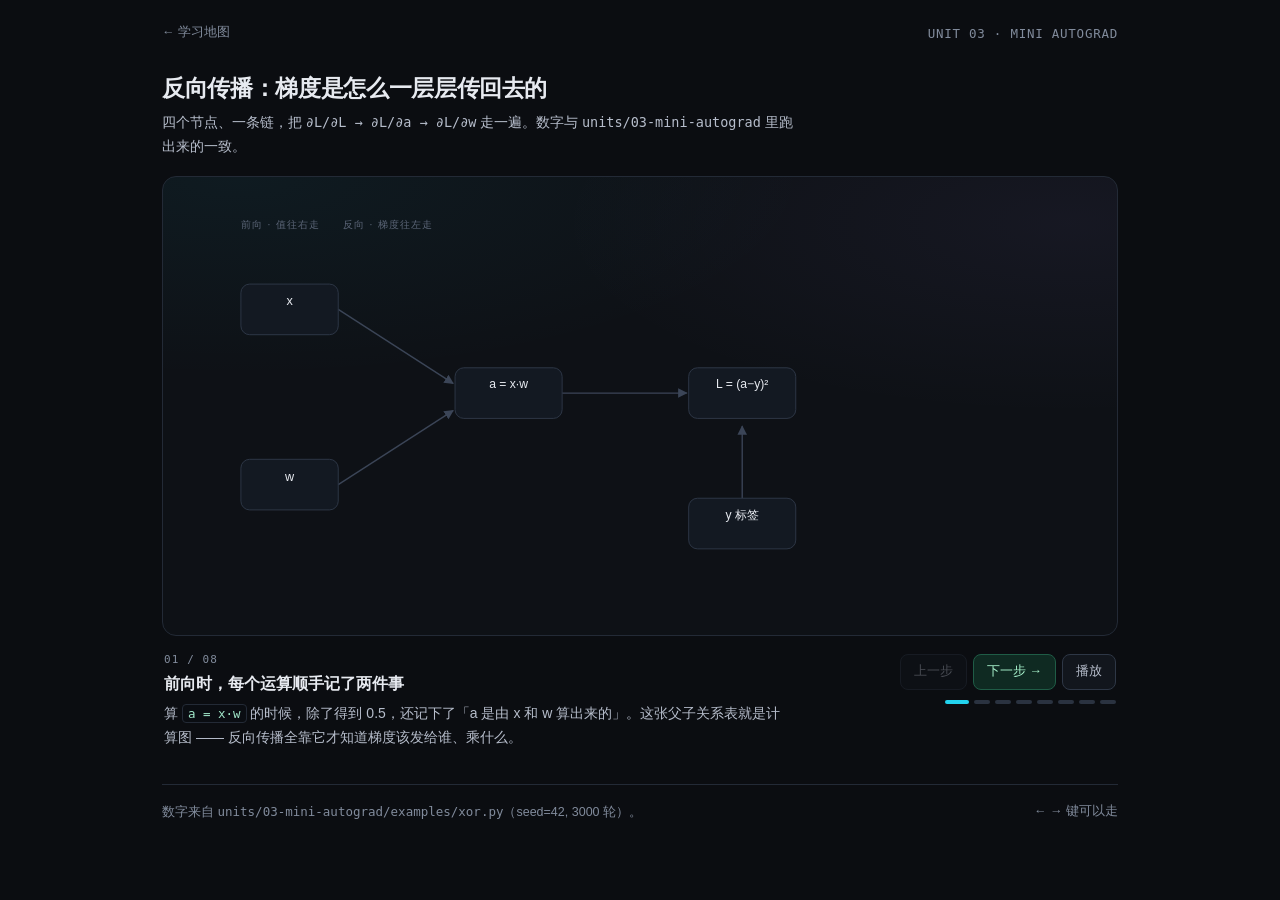
==== anim/backprop.html @ 2b9fa630 "发布课程地图" ====
<!doctype html>
<html lang="zh-CN">
<head>
<meta charset="UTF-8">
<meta name="viewport" content="width=device-width, initial-scale=1">
<meta name="color-scheme" content="dark">
<title>反向传播：梯度是怎么一层层传回去的 · Learn by Building</title>
<link rel="stylesheet" href="player.css">
<style>
  .edge{transition:stroke .3s,stroke-width .3s}
  .edge.on{stroke:#22d3ee;stroke-width:2.2}
  .edge.on2{stroke:#a78bfa;stroke-width:2.2}
  .stepbox{transition:transform .45s cubic-bezier(.2,.8,.2,1)}
</style>
</head>
<body class="lesson" data-steps="8">
<div class="wrap">

  <div class="top">
    <a href="../index.html">← 学习地图</a>
    <span class="tag">UNIT 03 · MINI AUTOGRAD</span>
  </div>

  <div class="head">
    <h1>反向传播：梯度是怎么一层层传回去的</h1>
    <p class="sub">四个节点、一条链，把 <span class="num">∂L/∂L → ∂L/∂a → ∂L/∂w</span> 走一遍。数字与 <span class="num">units/03-mini-autograd</span> 里跑出来的一致。</p>
  </div>

  <div class="stage">
    <svg viewBox="0 0 980 470" role="img" aria-label="反向传播计算图">
      <defs>
        <marker id="a1" viewBox="0 0 10 10" refX="9" refY="5" markerWidth="7" markerHeight="7" orient="auto">
          <path d="M0 0 L10 5 L0 10 z" fill="#3b4557"/>
        </marker>
        <marker id="a2" viewBox="0 0 10 10" refX="9" refY="5" markerWidth="7" markerHeight="7" orient="auto">
          <path d="M0 0 L10 5 L0 10 z" fill="#22d3ee"/>
        </marker>
      </defs>

      <text x="80" y="52" fill="#5b6577" font-size="10.5" letter-spacing=".12em">前向 · 值往右走　　反向 · 梯度往左走</text>

      <!-- 边 -->
      <g id="edges">
        <line id="e-xa" class="edge" x1="180" y1="136" x2="298" y2="212" stroke="#3b4557" stroke-width="1.4" marker-end="url(#a1)"/>
        <line id="e-wa" class="edge" x1="180" y1="316" x2="298" y2="240" stroke="#3b4557" stroke-width="1.4" marker-end="url(#a1)"/>
        <line id="e-al" class="edge" x1="410" y1="222" x2="538" y2="222" stroke="#3b4557" stroke-width="1.4" marker-end="url(#a1)"/>
        <line id="e-yl" class="edge" x1="595" y1="330" x2="595" y2="256" stroke="#3b4557" stroke-width="1.4" marker-end="url(#a1)"/>
      </g>

      <!-- 乘法因子标签（第 4 步） -->
      <text data-in="4" x="234" y="192" fill="#22d3ee" font-size="10.5" text-anchor="middle" font-family="ui-monospace,monospace">× w</text>
      <text data-in="4" x="234" y="268" fill="#22d3ee" font-size="10.5" text-anchor="middle" font-family="ui-monospace,monospace">× x</text>

      <!-- 节点 -->
      <g id="nodes">
        <rect x="80" y="110" width="100" height="52" rx="9" fill="#131922" stroke="#2e3746"/>
        <text x="130" y="132" text-anchor="middle" fill="#e7eaf0" font-size="13">x</text>
        <text class="num" data-in="1" x="130" y="151" text-anchor="middle" fill="#22d3ee" font-size="12.5">1.0</text>

        <rect x="80" y="290" width="100" height="52" rx="9" fill="#131922" stroke="#2e3746"/>
        <text x="130" y="312" text-anchor="middle" fill="#e7eaf0" font-size="13">w</text>
        <text class="num" data-in="1" x="130" y="331" text-anchor="middle" fill="#a78bfa" font-size="12.5">0.5</text>

        <rect x="300" y="196" width="110" height="52" rx="9" fill="#131922" stroke="#2e3746"/>
        <text x="355" y="217" text-anchor="middle" fill="#e7eaf0" font-size="12.5">a = x·w</text>
        <text class="num" data-in="1" x="355" y="236" text-anchor="middle" fill="#c3cad6" font-size="12.5">0.5</text>

        <rect x="540" y="196" width="110" height="52" rx="9" fill="#131922" stroke="#2e3746"/>
        <text x="595" y="217" text-anchor="middle" fill="#e7eaf0" font-size="12.5">L = (a−y)²</text>
        <text class="num" data-in="1" x="595" y="236" text-anchor="middle" fill="#fbbf24" font-size="12.5">0.25</text>

        <rect x="540" y="330" width="110" height="52" rx="9" fill="#131922" stroke="#2e3746"/>
        <text x="595" y="351" text-anchor="middle" fill="#e7eaf0" font-size="12.5">y 标签</text>
        <text class="num" data-in="1" x="595" y="370" text-anchor="middle" fill="#818b9c" font-size="12.5">0.0</text>
      </g>

      <!-- 梯度徽章 -->
      <text id="g-l" class="num" data-in="2" x="595" y="276" text-anchor="middle" fill="#34d399" font-size="11.5">∂L/∂L = 1</text>
      <text id="g-a" class="num" data-in="3" x="355" y="276" text-anchor="middle" fill="#34d399" font-size="11.5">∂L/∂a = 1.00</text>
      <text id="g-x" class="num" data-in="4" x="130" y="186" text-anchor="middle" fill="#34d399" font-size="11.5">∂L/∂x = 0.50</text>
      <text id="g-w" class="num" data-in="4" x="130" y="366" text-anchor="middle" fill="#34d399" font-size="11.5">∂L/∂w = 1.00</text>

      <!-- 第 5 步：分叉累加 -->
      <g id="branch" data-in="5">
        <rect x="300" y="330" width="230" height="100" rx="10" fill="#1a1420" stroke="#4c3570" stroke-width="1" stroke-dasharray="4 3"/>
        <text x="318" y="354" fill="#c4b5fd" font-size="11.5">如果 a 还被别处用了</text>
        <text x="318" y="376" fill="#a1a1aa" font-size="11" font-family="ui-monospace,monospace">∂L/∂a += 另一条路径的梯度</text>
        <text x="318" y="398" fill="#a1a1aa" font-size="11" font-family="ui-monospace,monospace">不是覆盖，是累加</text>
        <text x="318" y="418" fill="#7e6f9e" font-size="10.5">所以缓冲区必须先 zero_grad()</text>
      </g>

      <!-- 第 6 步：更新 -->
      <g id="upd" data-in="6">
        <rect x="670" y="110" width="270" height="104" rx="10" fill="#0f2a22" stroke="#1f5c46" stroke-width="1"/>
        <text x="690" y="134" fill="#7dd3b0" font-size="10.5" letter-spacing=".1em">参数更新</text>
        <text class="num" x="690" y="158" fill="#e7eaf0" font-size="12">w ← w − lr · ∂L/∂w</text>
        <text class="num" x="690" y="180" fill="#e7eaf0" font-size="12">0.5 − 0.1 × 1.0 = 0.4</text>
        <text x="690" y="202" fill="#7e9c8c" font-size="10.5">lr = 0.1，往梯度反方向挪一步</text>
      </g>

      <!-- 第 7 步：loss 曲线 -->
      <g id="curve" data-in="7">
        <rect x="670" y="240" width="270" height="190" rx="10" fill="#11161f" stroke="#1e2530" stroke-width="1"/>
        <text x="690" y="264" fill="#5b6577" font-size="10.5" letter-spacing=".08em">XOR · 3000 轮</text>
        <polyline points="690,300 710,342 735,376 765,396 805,406 850,411 900,413 920,414"
          fill="none" stroke="#22d3ee" stroke-width="1.8" stroke-linecap="round" stroke-linejoin="round"/>
        <text x="690" y="294" fill="#5b6577" font-size="10" font-family="ui-monospace,monospace">0.25</text>
        <text x="916" y="398" text-anchor="end" fill="#7dd3e8" font-size="10.5" font-family="ui-monospace,monospace">0.001</text>
        <text x="690" y="424" fill="#4b5464" font-size="10">epoch</text>
      </g>
    </svg>
  </div>

  <div class="hud">
    <div class="txt">
      <div class="stepno" id="stepno">01 / 08</div>
      <h2 id="ttl"></h2>
      <p id="say"></p>
    </div>
    <div class="ctl">
      <div class="btns">
        <button id="prev" type="button">上一步</button>
        <button id="next" type="button" class="primary">下一步 →</button>
        <button id="play" type="button">播放</button>
      </div>
      <div class="dots" id="dots"></div>
    </div>
  </div>

  <div class="foot">
    <span>数字来自 <span class="num">units/03-mini-autograd/examples/xor.py</span>（seed=42, 3000 轮）。</span>
    <span>← → 键可以走</span>
  </div>
</div>

<script type="application/json" id="script">
[
 {"t":"前向时，每个运算顺手记了两件事",
  "say":"算 <code>a = x·w</code> 的时候，除了得到 0.5，还记下了「a 是由 x 和 w 算出来的」。这张父子关系表就是计算图 —— 反向传播全靠它才知道梯度该发给谁、乘什么。"},
 {"t":"前向：把数字填进去",
  "say":"<code>x = 1.0</code>，<code>w = 0.5</code> → <code>a = 0.5</code>；标签 <code>y = 0</code> → <code>L = (0.5 − 0)² = 0.25</code>。这一遍只有值，没有任何梯度。"},
 {"t":"反向：先给自己发一个 1",
  "say":"<code>∂L/∂L = 1</code>。这是整条链的种子，后面每一个梯度都是它乘出来的。"},
 {"t":"到 a：局部导数 × 流进来的梯度",
  "say":"<code>L = (a − y)²</code>，所以 <code>∂L/∂a = 2(a − y) · ∂L/∂L = 1.0</code>。前面那项是这个节点自己的局部导数，后面那项是从上游流进来的 —— 链式法则在代码里就是这个长相。"},
 {"t":"再往前：乘法节点要交换两个操作数",
  "say":"<code>∂L/∂x = ∂L/∂a · w = 0.5</code>，<code>∂L/∂w = ∂L/∂a · x = 1.0</code>。注意乘的是<b>对方的</b>值，不是自己的。这一步几乎所有人第一次写都会记反。"},
 {"t":"一个节点被用两次，梯度是加不是盖",
  "say":"如果 a 还参与了别处的计算，它收到的是两条路径之和：<code>∂L/∂a += ...</code>。所以梯度缓冲区必须能累加，也必须在每轮开始时清零 —— <code>zero_grad()</code> 不是形式主义。"},
 {"t":"更新：往梯度的反方向挪一步",
  "say":"<code>w ← w − lr · ∂L/∂w = 0.5 − 0.1 × 1.0 = 0.4</code>。整个训练循环，就是把上面这几步重复 3000 次。"},
 {"t":"3000 轮之后",
  "say":"损失从 0.25 掉到 0.001。这一课没有魔法，只有链式法则被正确执行了 3000 次 —— 你自己 clone 下来跑 <code>examples/xor.py</code>，出来的就是这条曲线。"}
]
</script>

<script>
/* 边的高亮：第 2 步点 L，第 3 步点 a→L，第 4 步点两条输入的边 */
const eAl=document.getElementById('e-al');
const eXA=document.getElementById('e-xa');
const eWA=document.getElementById('e-wa');
document.body.addEventListener('transitionend',()=>{});
new MutationObserver(()=>{
  const n=+document.body.dataset.cur;
  eAl.classList.toggle('on', n>=3);
  eXA.classList.toggle('on2', n>=4);
  eWA.classList.toggle('on2', n>=4);
}).observe(document.body,{attributes:true,attributeFilter:['data-cur']});
</script>
<script src="player.js"></script>
</body>
</html>
---- anim/player.css ----
/* 动画播放器 · 共用样式
   一课一个 HTML，SVG 内联，控制逻辑全在这里。 */

:root{
  --bg:#0b0d11; --bg2:#0e1116; --panel:#12161d; --panel2:#171c25;
  --line:#232a36; --line2:#2e3746;
  --ink:#e7eaf0; --ink2:#b6bdcb; --muted:#818b9c;
  --cy:#22d3ee; --vi:#a78bfa; --em:#34d399; --am:#fbbf24; --ro:#fb7185;
}
*{box-sizing:border-box}
body{
  margin:0; background:var(--bg); color:var(--ink);
  font:400 15px/1.75 -apple-system,BlinkMacSystemFont,"PingFang SC","Hiragino Sans GB","Noto Sans SC",sans-serif;
  -webkit-font-smoothing:antialiased; min-height:100vh;
}
.wrap{max-width:1000px;margin:0 auto;padding:0 22px}

.top{display:flex;align-items:center;justify-content:space-between;gap:14px;padding:22px 0 0;font-size:12.5px}
.top a{color:var(--muted);text-decoration:none;border-bottom:1px solid transparent;padding-bottom:1px}
.top a:hover{color:var(--ink);border-color:var(--line2)}
.top .tag{color:var(--muted);font-family:ui-monospace,SFMono-Regular,Menlo,monospace;letter-spacing:.06em}

.head{padding:26px 0 18px}
.head h1{font-size:23px;line-height:1.45;margin:0 0 6px;font-weight:600;letter-spacing:-.015em}
.head .sub{color:var(--ink2);font-size:13.5px;margin:0;max-width:640px}

/* 画布 */
.stage{
  border:1px solid var(--line);border-radius:14px;overflow:hidden;
  background:
    radial-gradient(110% 80% at 8% 0%,rgba(34,211,238,.05),transparent 55%),
    radial-gradient(90% 70% at 95% 10%,rgba(167,139,250,.055),transparent 60%),
    var(--bg2);
}
.stage svg{display:block;width:100%;height:auto}
text{font-family:-apple-system,BlinkMacSystemFont,"PingFang SC","Noto Sans SC",sans-serif}
.num{font-family:ui-monospace,SFMono-Regular,Menlo,monospace;font-variant-numeric:tabular-nums}

/* 步骤元素：默认隐藏，data-in 到点显示 */
[data-in]{opacity:0;transition:opacity .42s ease,transform .42s cubic-bezier(.2,.8,.2,1)}
[data-in].is-in{opacity:1}
[data-out]{transition:opacity .3s ease}
[data-out].is-out{opacity:0;pointer-events:none}
[data-on].is-on{transition:all .3s}

/* HUD */
.hud{
  display:flex;gap:20px;align-items:flex-start;justify-content:space-between;
  padding:18px 2px 0;min-height:112px;
}
.hud .txt{flex:1;min-width:0}
.hud .stepno{
  font:500 11px/1 ui-monospace,monospace;color:var(--muted);letter-spacing:.1em;
}
.hud h2{font-size:16px;font-weight:600;margin:7px 0 5px;line-height:1.5}
.hud p{margin:0;font-size:14px;color:var(--ink2);line-height:1.75;max-width:620px}
.hud p b{color:var(--ink);font-weight:500}
.hud p code{
  font:400 12.5px/1 ui-monospace,monospace;background:#0a0d12;border:1px solid var(--line);
  border-radius:4px;padding:1px 5px;color:#9fe6c8;
}

.ctl{display:flex;flex-direction:column;align-items:flex-end;gap:10px;flex:none}
.btns{display:flex;gap:6px}
.btns button{
  font:inherit;font-size:12.5px;cursor:pointer;color:var(--ink2);
  background:var(--panel);border:1px solid var(--line2);border-radius:8px;
  padding:6px 13px;transition:border-color .15s,color .15s,background .15s;
}
.btns button:hover:not(:disabled){color:var(--ink);border-color:#48556b;background:var(--panel2)}
.btns button:disabled{opacity:.35;cursor:default}
.btns button.primary{background:#0f2a22;border-color:#1f5c46;color:#a8f3cd}
.btns button.primary:hover{background:#12362b;border-color:#2f8a68;color:#c6f8dd}
.dots{display:flex;gap:5px}
.dots button{
  width:16px;height:4px;border-radius:2px;border:0;padding:0;cursor:pointer;
  background:#2a3240;transition:background .2s,width .2s;
}
.dots button:hover{background:#48556b}
.dots button.on{background:var(--cy);width:24px}

.foot{
  display:flex;justify-content:space-between;gap:14px;flex-wrap:wrap;
  border-top:1px solid var(--line);margin-top:34px;padding:16px 0 54px;
  font-size:12.5px;color:var(--muted);
}
.foot a{color:var(--muted);text-decoration:none;border-bottom:1px solid var(--line2)}
.foot a:hover{color:var(--ink)}

@media(max-width:640px){
  .head h1{font-size:20px}
  .hud{flex-direction:column;gap:14px}
  .ctl{align-items:flex-start;width:100%}
  .hud p{font-size:13.5px}
}
@media (prefers-reduced-motion:reduce){
  [data-in],[data-out],[data-on]{transition:none!important}
}
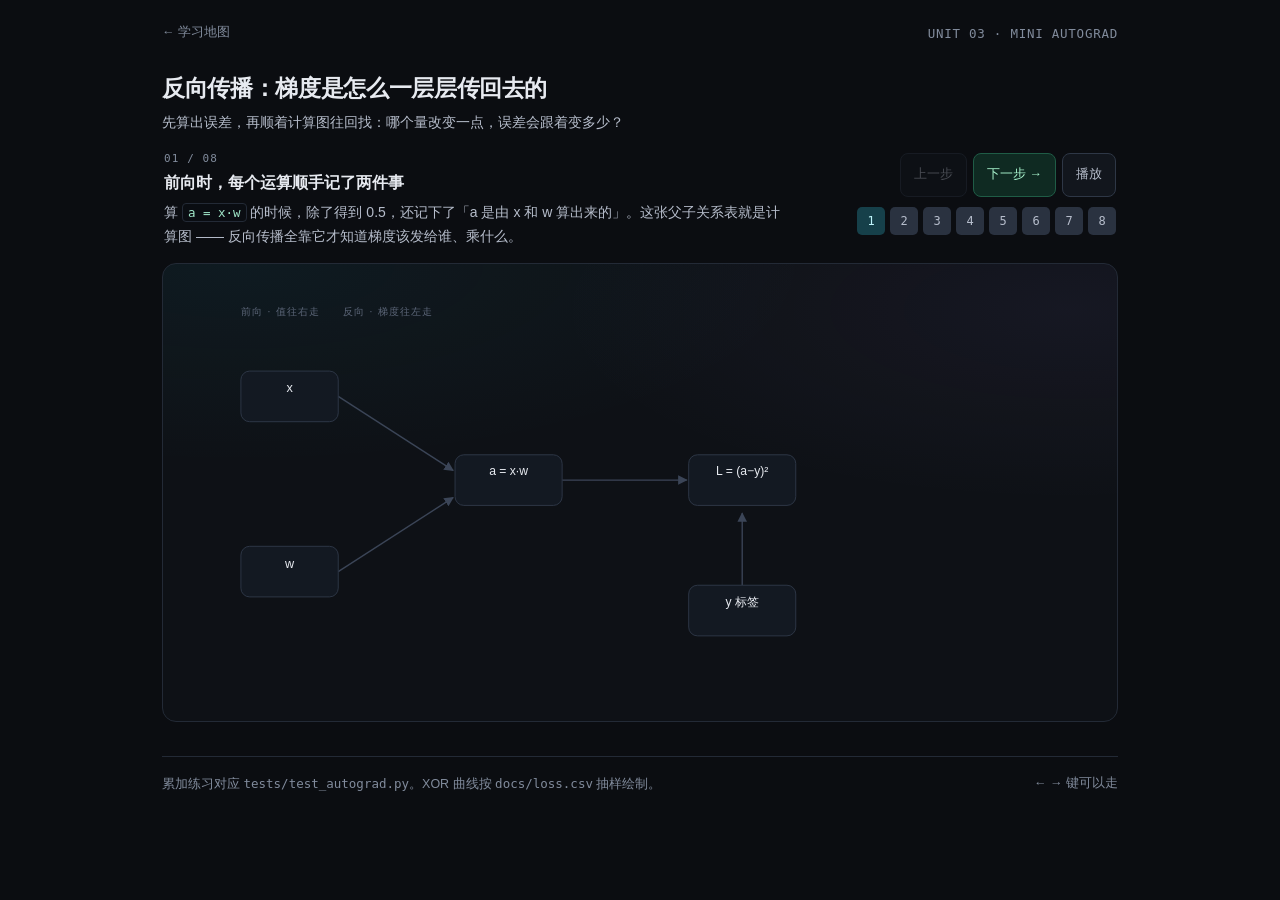
==== commit ac46b12f: "发布 W04 梯度累加练习与手机布局" ====
--- a/anim/backprop.html
+++ b/anim/backprop.html
@@ -10,23 +10,116 @@
   .edge{transition:stroke .3s,stroke-width .3s}
   .edge.on{stroke:#22d3ee;stroke-width:2.2}
   .edge.on2{stroke:#a78bfa;stroke-width:2.2}
-  .stepbox{transition:transform .45s cubic-bezier(.2,.8,.2,1)}
+  .mobile-stage,.shared-gradient{display:none}
+  .w04[data-cur="5"] .desktop-stage,.w04[data-cur="5"] .mobile-stage{display:none}
+  .w04[data-cur="5"] .shared-gradient{display:block}
+  .w04 .hud{min-height:0;padding:0 2px 14px}
+  .w04 .btns button{min-height:44px}
+  .w04 .dots{counter-reset:step}
+  .w04 .dots button{
+    counter-increment:step;width:28px;height:28px;border-radius:5px;color:var(--ink2);
+    font:500 12px ui-monospace,monospace;
+  }
+  .w04 .dots button::after{content:counter(step)}
+  .w04 .dots button.on{background:#16404a;color:#bff5fb}
+  .w04 button:focus-visible{outline:2px solid var(--cy);outline-offset:2px}
+
+  .shared-gradient{padding:clamp(14px,4vw,27px)}
+  .shared-gradient p{margin:0}
+  .gradient-board{max-width:480px;margin:14px auto;text-align:center}
+  .gradient-sources,.mobile-inputs{display:grid;grid-template-columns:repeat(2,minmax(0,1fr));gap:8px}
+  .gradient-sources>span,.gradient-target,.mobile-node{
+    background:var(--panel);border:1px solid var(--line2);border-radius:7px;padding:5px 8px;
+  }
+  .gradient-sources{justify-items:center}
+  .gradient-paths{height:74px;position:relative}
+  .gradient-paths svg{height:100%}
+  .gradient-paths path{fill:none;stroke:var(--line2);stroke-width:1.5;vector-effect:non-scaling-stroke}
+  .gradient-board[data-revealed] path.gradient-left{stroke:var(--cy)}
+  .gradient-board[data-revealed] path.gradient-right{stroke:var(--am)}
+  .gradient-packet{
+    position:absolute;top:0;transform:translate(-50%,-50%);border-radius:5px;padding:0 6px;
+    font:600 14px/1.55 ui-monospace,monospace;color:#10232a;opacity:0;
+  }
+  .gradient-packet.gradient-left{left:25%;background:var(--cy)}
+  .gradient-packet.gradient-right{left:75%;background:var(--am)}
+  .gradient-target{display:inline-block;min-width:154px}
+  .gradient-total{display:block;min-height:1.75em;visibility:hidden;color:#a5f3fc}
+  .gradient-board[data-revealed] .gradient-total{visibility:visible;animation:show-gradient .16s .84s both}
+  .gradient-board[data-revealed] .gradient-packet{animation:return-gradient .58s ease-in-out both}
+  .gradient-board[data-revealed] .gradient-packet.gradient-right{animation-delay:.28s}
+  @keyframes return-gradient{
+    0%{opacity:0} 14%,78%{opacity:1} 100%{top:100%;left:50%;opacity:0}
+  }
+  @keyframes show-gradient{from{opacity:0}to{opacity:1}}
+  .gradient-controls{flex-wrap:wrap}
+  .gradient-controls button[aria-pressed="true"]{border-color:var(--cy);background:#16404a;color:#bff5fb}
+  .gradient-feedback:not(:empty){margin-top:10px;color:var(--ink2)}
+
+  @media(max-width:640px){
+    .w04 .wrap{padding:0 15px}
+    .w04 .head{padding:20px 0 14px}
+    .w04 .hud{gap:10px}
+    .w04 .ctl{gap:7px}
+    .w04 .ctl .btns,.w04 .dots{width:100%;display:grid}
+    .w04 .ctl .btns{grid-template-columns:repeat(3,minmax(0,1fr))}
+    .w04 .dots{grid-template-columns:repeat(4,minmax(44px,1fr))}
+    .w04 .dots button{width:auto;min-width:44px;min-height:44px;font-size:14px}
+    .w04 .gradient-controls button{flex:1 0 auto;font-size:14px}
+    .w04 .desktop-stage{display:none}
+    .w04 .mobile-stage{display:block;padding:12px}
+    .mobile-node{display:block;min-width:0;text-align:center;font-size:14px;overflow-wrap:anywhere}
+    .mobile-node .gradient-value{display:block;color:var(--em)}
+    .mobile-connector{text-align:center;line-height:1.2;padding:3px;color:var(--cy)}
+    .mobile-connector .backward{display:none}
+    .w04:is([data-cur="2"],[data-cur="3"],[data-cur="4"]) .mobile-connector .forward{display:none}
+    .w04:is([data-cur="2"],[data-cur="3"],[data-cur="4"]) .mobile-connector .backward{display:inline}
+    .mobile-update,.mobile-curve{display:none}
+    .w04[data-cur="6"] .mobile-update,.w04[data-cur="7"] .mobile-curve{display:block}
+    .w04:is([data-cur="6"],[data-cur="7"]) .mobile-graph{display:none}
+    .mobile-stage p{margin:0}
+    .mobile-stage [data-in]:not(.is-in){visibility:hidden}
+  }
+  @media(prefers-reduced-motion:reduce){
+    .edge,.gradient-paths path{transition:none}
+    .gradient-board[data-revealed] :is(.gradient-packet,.gradient-total){animation:none}
+    .gradient-board[data-revealed] .gradient-packet{opacity:1;top:56%;left:39%}
+    .gradient-board[data-revealed] .gradient-packet.gradient-right{left:61%}
+  }
 </style>
 </head>
-<body class="lesson" data-steps="8">
+<body class="lesson w04" data-steps="8">
 <div class="wrap">
 
   <div class="top">
-    <a href="../index.html">← 学习地图</a>
+    <a href="../index.html#w4">← 学习地图</a>
     <span class="tag">UNIT 03 · MINI AUTOGRAD</span>
   </div>
 
   <div class="head">
     <h1>反向传播：梯度是怎么一层层传回去的</h1>
-    <p class="sub">四个节点、一条链，把 <span class="num">∂L/∂L → ∂L/∂a → ∂L/∂w</span> 走一遍。数字与 <span class="num">units/03-mini-autograd</span> 里跑出来的一致。</p>
-  </div>
-
-  <div class="stage">
+    <p class="sub">先算出误差，再顺着计算图往回找：哪个量改变一点，误差会跟着变多少？</p>
+  </div>
+
+  <div class="hud">
+    <div class="txt">
+      <div class="stepno" id="stepno">01 / 08</div>
+      <div aria-live="polite">
+        <h2 id="ttl"></h2>
+        <p id="say"></p>
+      </div>
+    </div>
+    <div class="ctl">
+      <div class="btns">
+        <button id="prev" type="button">上一步</button>
+        <button id="next" type="button" class="primary">下一步 →</button>
+        <button id="play" type="button">播放</button>
+      </div>
+      <div class="dots" id="dots" role="group" aria-label="跳到动画步骤"></div>
+    </div>
+  </div>
+
+  <div class="stage desktop-stage">
     <svg viewBox="0 0 980 470" role="img" aria-label="反向传播计算图">
       <defs>
         <marker id="a1" viewBox="0 0 10 10" refX="9" refY="5" markerWidth="7" markerHeight="7" orient="auto">
@@ -80,15 +173,6 @@
       <text id="g-x" class="num" data-in="4" x="130" y="186" text-anchor="middle" fill="#34d399" font-size="11.5">∂L/∂x = 0.50</text>
       <text id="g-w" class="num" data-in="4" x="130" y="366" text-anchor="middle" fill="#34d399" font-size="11.5">∂L/∂w = 1.00</text>
 
-      <!-- 第 5 步：分叉累加 -->
-      <g id="branch" data-in="5">
-        <rect x="300" y="330" width="230" height="100" rx="10" fill="#1a1420" stroke="#4c3570" stroke-width="1" stroke-dasharray="4 3"/>
-        <text x="318" y="354" fill="#c4b5fd" font-size="11.5">如果 a 还被别处用了</text>
-        <text x="318" y="376" fill="#a1a1aa" font-size="11" font-family="ui-monospace,monospace">∂L/∂a += 另一条路径的梯度</text>
-        <text x="318" y="398" fill="#a1a1aa" font-size="11" font-family="ui-monospace,monospace">不是覆盖，是累加</text>
-        <text x="318" y="418" fill="#7e6f9e" font-size="10.5">所以缓冲区必须先 zero_grad()</text>
-      </g>
-
       <!-- 第 6 步：更新 -->
       <g id="upd" data-in="6">
         <rect x="670" y="110" width="270" height="104" rx="10" fill="#0f2a22" stroke="#1f5c46" stroke-width="1"/>
@@ -102,33 +186,69 @@
       <g id="curve" data-in="7">
         <rect x="670" y="240" width="270" height="190" rx="10" fill="#11161f" stroke="#1e2530" stroke-width="1"/>
         <text x="690" y="264" fill="#5b6577" font-size="10.5" letter-spacing=".08em">XOR · 3000 轮</text>
-        <polyline points="690,300 710,342 735,376 765,396 805,406 850,411 900,413 920,414"
+        <polyline points="690,296 691,334 694,341 698,348 706,362 713,379 736,409 782,416 828,417 874,417 920,418"
           fill="none" stroke="#22d3ee" stroke-width="1.8" stroke-linecap="round" stroke-linejoin="round"/>
-        <text x="690" y="294" fill="#5b6577" font-size="10" font-family="ui-monospace,monospace">0.25</text>
-        <text x="916" y="398" text-anchor="end" fill="#7dd3e8" font-size="10.5" font-family="ui-monospace,monospace">0.001</text>
+        <text x="690" y="290" fill="#818b9c" font-size="10" font-family="ui-monospace,monospace">0.335945</text>
+        <text x="916" y="398" text-anchor="end" fill="#7dd3e8" font-size="10.5" font-family="ui-monospace,monospace">0.001004</text>
         <text x="690" y="424" fill="#4b5464" font-size="10">epoch</text>
       </g>
     </svg>
   </div>
 
-  <div class="hud">
-    <div class="txt">
-      <div class="stepno" id="stepno">01 / 08</div>
-      <h2 id="ttl"></h2>
-      <p id="say"></p>
-    </div>
-    <div class="ctl">
-      <div class="btns">
-        <button id="prev" type="button">上一步</button>
-        <button id="next" type="button" class="primary">下一步 →</button>
-        <button id="play" type="button">播放</button>
-      </div>
-      <div class="dots" id="dots"></div>
-    </div>
-  </div>
+  <div class="stage mobile-stage" aria-label="反向传播图解">
+    <div class="mobile-graph">
+      <div class="mobile-inputs">
+        <div class="mobile-node">输入 <code>x<span data-in="1"> = 1.0</span></code><span class="gradient-value" data-in="4">梯度 0.50</span></div>
+        <div class="mobile-node">权重 <code>w<span data-in="1"> = 0.5</span></code><span class="gradient-value" data-in="4">梯度 1.00</span></div>
+      </div>
+      <div class="mobile-connector" aria-hidden="true"><span class="forward">↓</span><span class="backward">↑</span></div>
+      <div class="mobile-inputs">
+        <div class="mobile-node"><code>a = x×w<span data-in="1"> = 0.5</span></code><span class="gradient-value" data-in="3">梯度 1.00</span></div>
+        <div class="mobile-node">标签 <code>y<span data-in="1"> = 0</span></code></div>
+      </div>
+      <div class="mobile-connector" aria-hidden="true"><span class="forward">↓</span><span class="backward">↑</span></div>
+      <div class="mobile-node">损失 <code>L = (a−y)²<span data-in="1"> = 0.25</span></code><span class="gradient-value" data-in="2">起始梯度 1</span></div>
+    </div>
+    <p class="mobile-update"><code>w = 0.5 − 0.1 × 1.0 = 0.4</code><br>重算损失：<code>(0.4 − 0)² = 0.16</code></p>
+    <div class="mobile-curve">
+      <p>XOR 训练损失：<code>0.335945 → 0.001004</code></p>
+      <svg viewBox="0 0 320 94" role="img" aria-label="XOR 模型训练损失随轮次下降">
+        <polyline points="12,8 13,29.8 16.9,34.1 21.8,37.9 31.7,46 41.5,55.6 71,73 130,77 189.1,77.5 248.1,77.7 307,77.8"
+          fill="none" stroke="#22d3ee" stroke-width="2" stroke-linejoin="round"/>
+      </svg>
+    </div>
+  </div>
+
+  <section class="stage shared-gradient" aria-label="梯度累加小练习">
+    <p>两个乘数都是同一个 <code>a</code>。先猜它最后收到多少梯度。</p>
+    <div class="gradient-board" aria-hidden="true">
+      <div class="gradient-sources">
+        <span>乘式左边的 <code>a</code></span>
+        <span>乘式右边的 <code>a</code></span>
+      </div>
+      <div class="gradient-paths">
+        <svg viewBox="0 0 200 74" preserveAspectRatio="none">
+          <path class="gradient-left" d="M50 0 L100 74"/>
+          <path class="gradient-right" d="M150 0 L100 74"/>
+        </svg>
+        <span class="gradient-packet gradient-left">+3</span>
+        <span class="gradient-packet gradient-right">+3</span>
+      </div>
+      <div class="gradient-target">
+        同一个 <code>a</code>
+        <strong class="gradient-total num">a.grad = 3 + 3 = 6</strong>
+      </div>
+    </div>
+    <div class="btns gradient-controls" role="group" aria-label="预测 a 的梯度">
+      <button type="button" data-guess="3" aria-pressed="false">我猜是 3</button>
+      <button type="button" data-guess="6" aria-pressed="false">我猜是 6</button>
+      <button type="button" id="gradient-replay" hidden>重播两条路径</button>
+    </div>
+    <p class="gradient-feedback" id="gradient-feedback" role="status"></p>
+  </section>
 
   <div class="foot">
-    <span>数字来自 <span class="num">units/03-mini-autograd/examples/xor.py</span>（seed=42, 3000 轮）。</span>
+    <span>累加练习对应 <span class="num">tests/test_autograd.py</span>。XOR 曲线按 <span class="num">docs/loss.csv</span> 抽样绘制。</span>
     <span>← → 键可以走</span>
   </div>
 </div>
@@ -145,27 +265,49 @@
   "say":"<code>L = (a − y)²</code>，所以 <code>∂L/∂a = 2(a − y) · ∂L/∂L = 1.0</code>。前面那项是这个节点自己的局部导数，后面那项是从上游流进来的 —— 链式法则在代码里就是这个长相。"},
  {"t":"再往前：乘法节点要交换两个操作数",
   "say":"<code>∂L/∂x = ∂L/∂a · w = 0.5</code>，<code>∂L/∂w = ∂L/∂a · x = 1.0</code>。注意乘的是<b>对方的</b>值，不是自己的。这一步几乎所有人第一次写都会记反。"},
- {"t":"一个节点被用两次，梯度是加不是盖",
-  "say":"如果 a 还参与了别处的计算，它收到的是两条路径之和：<code>∂L/∂a += ...</code>。所以梯度缓冲区必须能累加，也必须在每轮开始时清零 —— <code>zero_grad()</code> 不是形式主义。"},
+ {"t":"同一个变量用了两次，梯度是多少？",
+  "say":"换一个小例子。设 <code>a = 3</code>，损失 <code>L = a × a = 9</code>。",
+  "pause":true},
  {"t":"更新：往梯度的反方向挪一步",
-  "say":"<code>w ← w − lr · ∂L/∂w = 0.5 − 0.1 × 1.0 = 0.4</code>。整个训练循环，就是把上面这几步重复 3000 次。"},
+  "say":"回到前面的权重例子。<code>w ← 0.5 − 0.1 × 1.0 = 0.4</code>。重算损失得到 <code>(0.4 − 0)² = 0.16</code>。"},
  {"t":"3000 轮之后",
-  "say":"损失从 0.25 掉到 0.001。这一课没有魔法，只有链式法则被正确执行了 3000 次 —— 你自己 clone 下来跑 <code>examples/xor.py</code>，出来的就是这条曲线。"}
+  "say":"完整的 XOR 模型也重复前向、反向和更新。运行 <code>examples/xor.py</code>，3000 轮实测损失从 0.335945 降到 0.001004。"}
 ]
 </script>
 
 <script>
-/* 边的高亮：第 2 步点 L，第 3 步点 a→L，第 4 步点两条输入的边 */
+/* 高亮当前回传到的边。 */
 const eAl=document.getElementById('e-al');
 const eXA=document.getElementById('e-xa');
 const eWA=document.getElementById('e-wa');
-document.body.addEventListener('transitionend',()=>{});
 new MutationObserver(()=>{
   const n=+document.body.dataset.cur;
   eAl.classList.toggle('on', n>=3);
   eXA.classList.toggle('on2', n>=4);
   eWA.classList.toggle('on2', n>=4);
 }).observe(document.body,{attributes:true,attributeFilter:['data-cur']});
+
+const gradientBoard = document.querySelector('.gradient-board');
+const gradientReplay = document.getElementById('gradient-replay');
+const gradientFeedback = document.getElementById('gradient-feedback');
+const guesses = document.querySelectorAll('[data-guess]');
+
+function revealGradients(){
+  gradientBoard.removeAttribute('data-revealed');
+  void gradientBoard.offsetWidth;
+  gradientBoard.setAttribute('data-revealed', '');
+}
+
+guesses.forEach(guess=>{
+  guess.addEventListener('click', ()=>{
+    guesses.forEach(button=>button.setAttribute('aria-pressed', String(button===guess)));
+    revealGradients();
+    gradientReplay.hidden = false;
+    const answer = guess.dataset.guess === '6' ? '对，是 6。' : '3 是一路的贡献。';
+    gradientFeedback.textContent = answer + '左边回传 +3，右边也回传 +3，两路写进同一个 a.grad，最后得到 6。代码里用 += 累加，下一轮反传前再清零。';
+  });
+});
+gradientReplay.addEventListener('click', revealGradients);
 </script>
 <script src="player.js"></script>
 </body>
